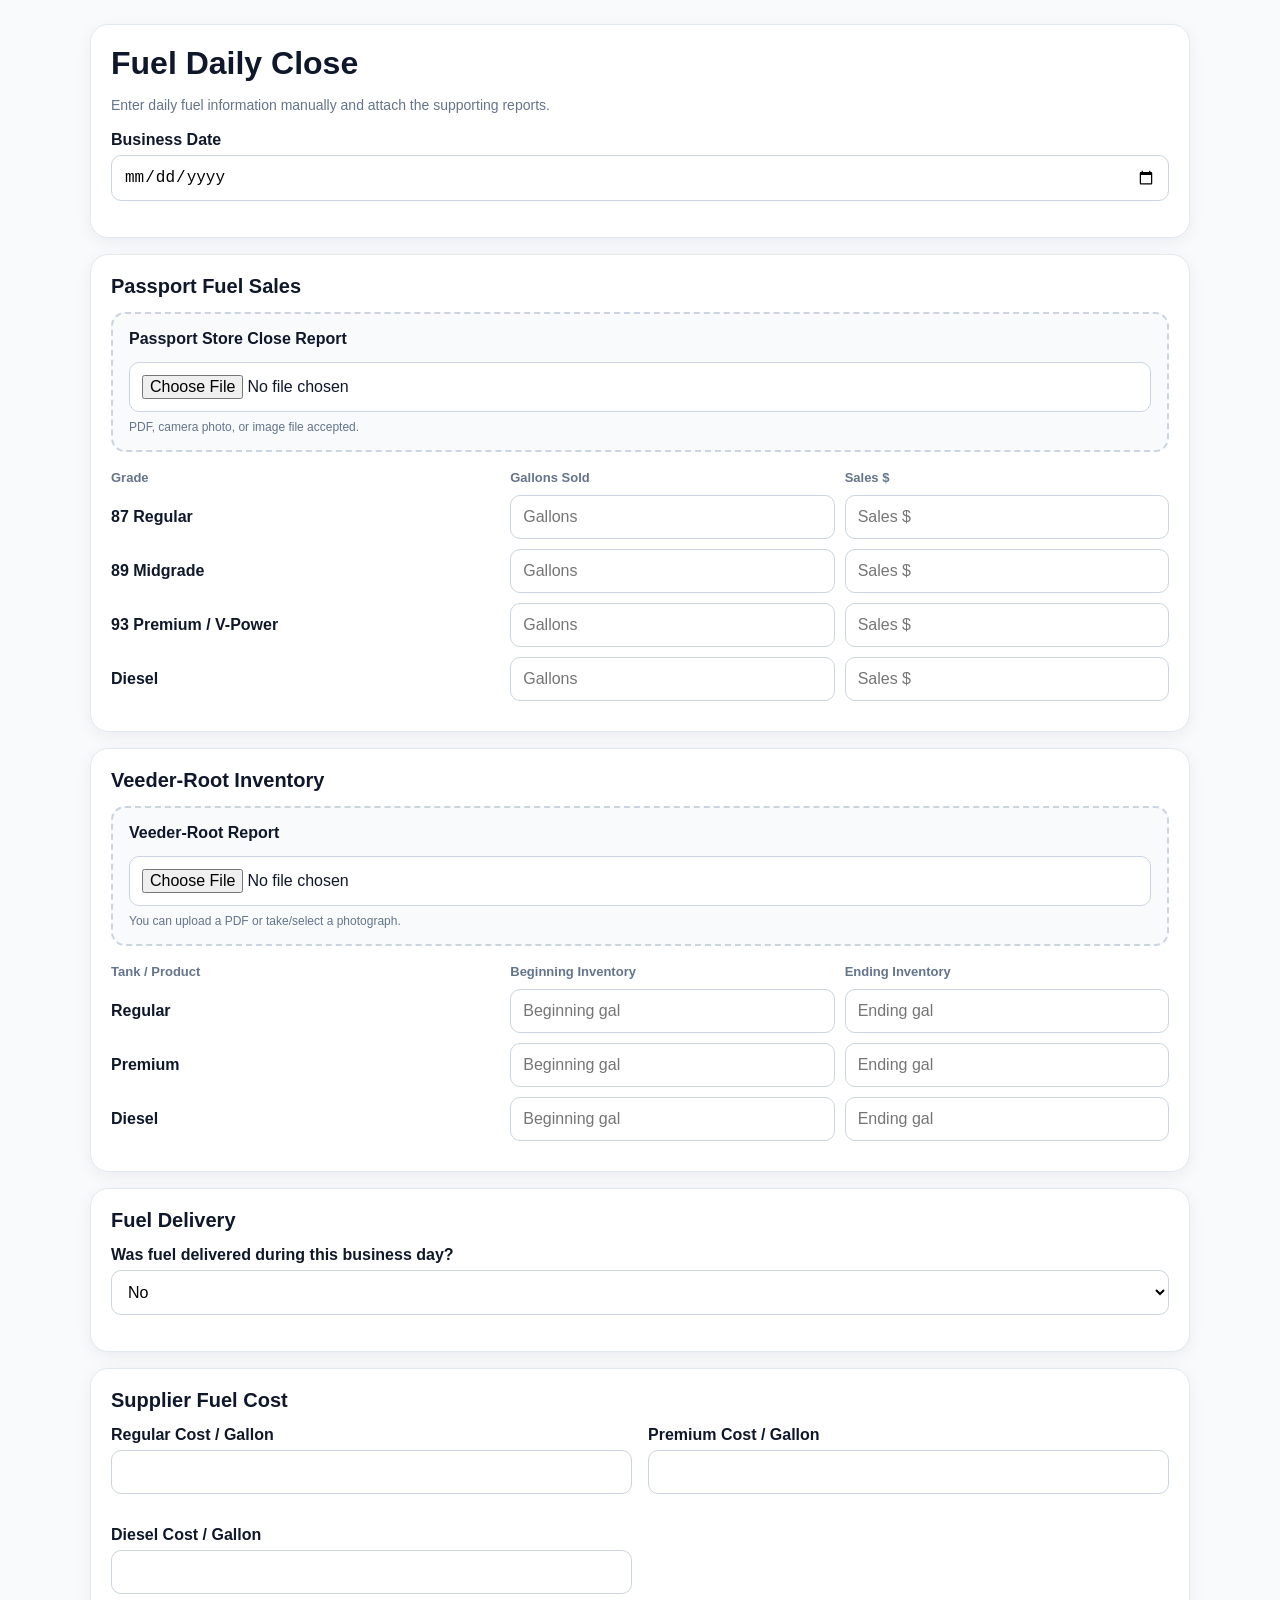
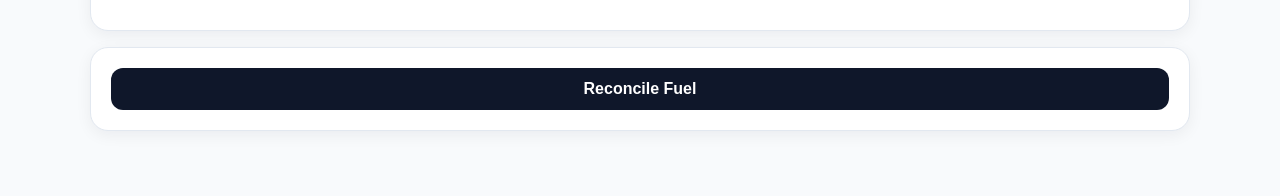
==== fuel-entry.html @ cb4b8be2 "Rename fuelentry.html to fuel-entry.html" ====
<!DOCTYPE html>
<html lang="en">
<head>
  <meta charset="UTF-8">

  <meta
    name="viewport"
    content="width=device-width, initial-scale=1.0"
  >

  <title>Fuel Daily Close</title>

  <link rel="stylesheet" href="styles.css">
  <script src="api.js"></script>

  <style>
    .section-title {
      font-size: 20px;
      margin-bottom: 14px;
    }

    .section-subtitle {
      margin-top: -6px;
      margin-bottom: 18px;
      color: #64748b;
      font-size: 14px;
    }

    .grade-grid {
      display: grid;
      grid-template-columns: 1.2fr 1fr 1fr;
      gap: 10px;
      align-items: center;
      margin-bottom: 10px;
    }

    .grade-grid.header {
      font-weight: 700;
      font-size: 13px;
      color: #64748b;
    }

    .upload-box {
      border: 2px dashed #cbd5e1;
      border-radius: 14px;
      padding: 16px;
      margin-bottom: 18px;
      background: #f8fafc;
    }

    .upload-box input[type="file"] {
      margin-top: 8px;
    }

    .upload-note {
      font-size: 12px;
      color: #64748b;
      margin-top: 8px;
    }

    .delivery-fields {
      display: none;
      margin-top: 16px;
    }

    .status-box {
      padding: 12px;
      border-radius: 12px;
      margin-top: 14px;
      display: none;
      font-weight: 600;
    }

    .status-success {
      display: block;
      background: #dcfce7;
      color: #166534;
    }

    .status-error {
      display: block;
      background: #fee2e2;
      color: #991b1b;
    }

    .status-info {
      display: block;
      background: #e0f2fe;
      color: #075985;
    }

    .result-table {
      width: 100%;
      border-collapse: collapse;
      margin-top: 14px;
    }

    .result-table th,
    .result-table td {
      padding: 10px;
      border-bottom: 1px solid #e2e8f0;
      text-align: right;
    }

    .result-table th:first-child,
    .result-table td:first-child {
      text-align: left;
    }

    .action-bar {
      display: flex;
      gap: 10px;
      flex-wrap: wrap;
    }

    .full-width-btn {
      width: 100%;
    }

    @media (max-width: 700px) {
      .grade-grid {
        grid-template-columns: 1fr;
        border-bottom: 1px solid #e2e8f0;
        padding-bottom: 14px;
      }

      .grade-grid.header {
        display: none;
      }
    }
  </style>
</head>

<body>

<div class="page">

  <!-- BUSINESS DATE -->
  <div class="card">
    <h1>Fuel Daily Close</h1>

    <p class="section-subtitle">
      Enter daily fuel information manually and attach the supporting reports.
    </p>

    <div class="form-group">
      <label for="businessDate">Business Date</label>
      <input type="date" id="businessDate">
    </div>
  </div>


  <!-- PASSPORT -->
  <div class="card">
    <h2 class="section-title">Passport Fuel Sales</h2>

    <div class="upload-box">
      <label for="passportFile">
        Passport Store Close Report
      </label>

      <input
        type="file"
        id="passportFile"
        accept=".pdf,image/*"
      >

      <div class="upload-note">
        PDF, camera photo, or image file accepted.
      </div>
    </div>

    <div class="grade-grid header">
      <div>Grade</div>
      <div>Gallons Sold</div>
      <div>Sales $</div>
    </div>

    <div class="grade-grid">
      <strong>87 Regular</strong>

      <input
        type="number"
        step="0.001"
        id="regularGallons"
        placeholder="Gallons"
      >

      <input
        type="number"
        step="0.01"
        id="regularSales"
        placeholder="Sales $"
      >
    </div>

    <div class="grade-grid">
      <strong>89 Midgrade</strong>

      <input
        type="number"
        step="0.001"
        id="midGallons"
        placeholder="Gallons"
      >

      <input
        type="number"
        step="0.01"
        id="midSales"
        placeholder="Sales $"
      >
    </div>

    <div class="grade-grid">
      <strong>93 Premium / V-Power</strong>

      <input
        type="number"
        step="0.001"
        id="premiumGallons"
        placeholder="Gallons"
      >

      <input
        type="number"
        step="0.01"
        id="premiumSales"
        placeholder="Sales $"
      >
    </div>

    <div class="grade-grid">
      <strong>Diesel</strong>

      <input
        type="number"
        step="0.001"
        id="dieselGallons"
        placeholder="Gallons"
      >

      <input
        type="number"
        step="0.01"
        id="dieselSales"
        placeholder="Sales $"
      >
    </div>
  </div>


  <!-- VEEDER ROOT -->
  <div class="card">
    <h2 class="section-title">Veeder-Root Inventory</h2>

    <div class="upload-box">
      <label for="veederFile">
        Veeder-Root Report
      </label>

      <input
        type="file"
        id="veederFile"
        accept=".pdf,image/*"
      >

      <div class="upload-note">
        You can upload a PDF or take/select a photograph.
      </div>
    </div>

    <div class="grade-grid header">
      <div>Tank / Product</div>
      <div>Beginning Inventory</div>
      <div>Ending Inventory</div>
    </div>

    <div class="grade-grid">
      <strong>Regular</strong>

      <input
        type="number"
        step="0.001"
        id="regularBegin"
        placeholder="Beginning gal"
      >

      <input
        type="number"
        step="0.001"
        id="regularEnd"
        placeholder="Ending gal"
      >
    </div>

    <div class="grade-grid">
      <strong>Premium</strong>

      <input
        type="number"
        step="0.001"
        id="premiumBegin"
        placeholder="Beginning gal"
      >

      <input
        type="number"
        step="0.001"
        id="premiumEnd"
        placeholder="Ending gal"
      >
    </div>

    <div class="grade-grid">
      <strong>Diesel</strong>

      <input
        type="number"
        step="0.001"
        id="dieselBegin"
        placeholder="Beginning gal"
      >

      <input
        type="number"
        step="0.001"
        id="dieselEnd"
        placeholder="Ending gal"
      >
    </div>
  </div>


  <!-- DELIVERY -->
  <div class="card">
    <h2 class="section-title">Fuel Delivery</h2>

    <div class="form-group">
      <label for="deliveryToday">
        Was fuel delivered during this business day?
      </label>

      <select
        id="deliveryToday"
        onchange="toggleDelivery()"
      >
        <option value="no">No</option>
        <option value="yes">Yes</option>
      </select>
    </div>

    <div
      id="deliveryFields"
      class="delivery-fields"
    >

      <div class="grid-2">

        <div class="form-group">
          <label for="deliveryProduct">Product</label>

          <select id="deliveryProduct">
            <option value="">Select product</option>
            <option value="87 Regular">87 Regular</option>
            <option value="93 Premium">93 Premium</option>
            <option value="Diesel">Diesel</option>
          </select>
        </div>

        <div class="form-group">
          <label for="deliveryGallons">
            Gallons Delivered
          </label>

          <input
            type="number"
            step="0.001"
            id="deliveryGallons"
          >
        </div>

        <div class="form-group">
          <label for="deliveryDate">
            Delivery Date
          </label>

          <input
            type="date"
            id="deliveryDate"
          >
        </div>

        <div class="form-group">
          <label for="deliveryTime">
            Delivery Time
          </label>

          <input
            type="time"
            id="deliveryTime"
          >
        </div>

        <div class="form-group">
          <label for="supplier">
            Supplier
          </label>

          <input
            type="text"
            id="supplier"
          >
        </div>

        <div class="form-group">
          <label for="bolNumber">
            BOL Number
          </label>

          <input
            type="text"
            id="bolNumber"
          >
        </div>

        <div class="form-group">
          <label for="deliveryCost">
            Delivery Cost / Gallon
          </label>

          <input
            type="number"
            step="0.0001"
            id="deliveryCost"
          >
        </div>

      </div>

      <div class="upload-box">
        <label for="bolFile">
          BOL / Delivery Document
        </label>

        <input
          type="file"
          id="bolFile"
          accept=".pdf,image/*"
        >

        <div class="upload-note">
          PDF or photograph accepted.
        </div>
      </div>

    </div>
  </div>


  <!-- SUPPLIER PRICING -->
  <div class="card">
    <h2 class="section-title">Supplier Fuel Cost</h2>

    <div class="grid-2">

      <div class="form-group">
        <label for="regularCost">
          Regular Cost / Gallon
        </label>

        <input
          type="number"
          step="0.0001"
          id="regularCost"
        >
      </div>

      <div class="form-group">
        <label for="premiumCost">
          Premium Cost / Gallon
        </label>

        <input
          type="number"
          step="0.0001"
          id="premiumCost"
        >
      </div>

      <div class="form-group">
        <label for="dieselCost">
          Diesel Cost / Gallon
        </label>

        <input
          type="number"
          step="0.0001"
          id="dieselCost"
        >
      </div>

    </div>
  </div>


  <!-- RECONCILE -->
  <div class="card">

    <div class="action-bar">
      <button
        class="primary-btn full-width-btn"
        onclick="reconcileFuel()"
      >
        Reconcile Fuel
      </button>
    </div>

    <div
      id="statusBox"
      class="status-box"
    ></div>

    <div id="results"></div>

  </div>

</div>


<script>

function toggleDelivery() {

  const value =
    document.getElementById("deliveryToday").value;

  document.getElementById("deliveryFields").style.display =
    value === "yes"
      ? "block"
      : "none";
}


function num(id) {

  return Number(
    document.getElementById(id).value || 0
  );
}


function reconcileFuel() {

  const businessDate =
    document.getElementById("businessDate").value;

  if (!businessDate) {

    showStatus(
      "Please select the business date.",
      "error"
    );

    return;
  }


  const payload = {

    action: "reconcilefuel",

    businessDate: businessDate,

    regularGallons:
      num("regularGallons"),

    regularSales:
      num("regularSales"),

    midGallons:
      num("midGallons"),

    midSales:
      num("midSales"),

    premiumGallons:
      num("premiumGallons"),

    premiumSales:
      num("premiumSales"),

    dieselGallons:
      num("dieselGallons"),

    dieselSales:
      num("dieselSales"),

    regularBegin:
      num("regularBegin"),

    regularEnd:
      num("regularEnd"),

    premiumBegin:
      num("premiumBegin"),

    premiumEnd:
      num("premiumEnd"),

    dieselBegin:
      num("dieselBegin"),

    dieselEnd:
      num("dieselEnd"),

    deliveryToday:
      document.getElementById(
        "deliveryToday"
      ).value,

    deliveryProduct:
      document.getElementById(
        "deliveryProduct"
      ).value,

    deliveryGallons:
      num("deliveryGallons"),

    deliveryDate:
      document.getElementById(
        "deliveryDate"
      ).value,

    deliveryTime:
      document.getElementById(
        "deliveryTime"
      ).value,

    supplier:
      document.getElementById(
        "supplier"
      ).value,

    bolNumber:
      document.getElementById(
        "bolNumber"
      ).value,

    deliveryCost:
      num("deliveryCost"),

    regularCost:
      num("regularCost"),

    premiumCost:
      num("premiumCost"),

    dieselCost:
      num("dieselCost")
  };


  showStatus(
    "Sending fuel data to backend...",
    "info"
  );


  apiCall(payload)

    .then(function(result) {

      if (!result || !result.success) {

        showStatus(
          result && result.message
            ? result.message
            : "Fuel reconciliation failed.",
          "error"
        );

        return;
      }


      showStatus(
        "Fuel reconciliation completed.",
        "success"
      );


      renderResults(result);

    })

    .catch(function(error) {

      console.error(error);

      showStatus(
        "Unable to connect to the backend.",
        "error"
      );

    });

}


function showStatus(message, type) {

  const box =
    document.getElementById("statusBox");

  box.className =
    "status-box status-" + type;

  box.textContent =
    message;
}


function renderResults(result) {

  if (!result.rows) {
    return;
  }


  let html = `

    <h2 style="margin-top:24px;">
      Reconciliation Results
    </h2>

    <table class="result-table">

      <thead>

        <tr>
          <th>Grade</th>
          <th>Tank Movement</th>
          <th>POS Gallons</th>
          <th>Variance</th>
          <th>Gross Profit</th>
        </tr>

      </thead>

      <tbody>

  `;


  result.rows.forEach(function(row) {

    html += `

      <tr>

        <td>
          ${row.grade}
        </td>

        <td>
          ${Number(
            row.tankMovement
          ).toFixed(2)}
        </td>

        <td>
          ${Number(
            row.posGallons
          ).toFixed(2)}
        </td>

        <td>
          ${Number(
            row.variance
          ).toFixed(2)}
        </td>

        <td>
          $${Number(
            row.grossProfit
          ).toFixed(2)}
        </td>

      </tr>

    `;

  });


  html += `

      </tbody>

    </table>

  `;


  document.getElementById(
    "results"
  ).innerHTML = html;

}

</script>

</body>
</html>
---- styles.css ----
* {
  box-sizing: border-box;
}

body {
  margin: 0;
  font-family: -apple-system, BlinkMacSystemFont, "Segoe UI", Roboto, Arial, sans-serif;
  background: #f8fafc;
  color: #0f172a;
}

.page {
  width: min(1100px, calc(100% - 32px));
  margin: 0 auto;
  padding: 24px 0 48px;
}

.card {
  background: #ffffff;
  border: 1px solid #e2e8f0;
  border-radius: 18px;
  padding: 20px;
  margin-bottom: 16px;
  box-shadow: 0 4px 16px rgba(15, 23, 42, 0.06);
}

h1,
h2,
h3 {
  margin-top: 0;
}

button {
  border: 0;
  border-radius: 12px;
  padding: 12px 18px;
  font-size: 16px;
  font-weight: 700;
  cursor: pointer;
}

.primary-btn {
  background: #0f172a;
  color: #ffffff;
}

.secondary-btn {
  background: #e2e8f0;
  color: #0f172a;
}

input,
select,
textarea {
  width: 100%;
  padding: 12px;
  border: 1px solid #cbd5e1;
  border-radius: 10px;
  font-size: 16px;
  background: #ffffff;
}

label {
  display: block;
  font-weight: 700;
  margin-bottom: 6px;
}

.form-group {
  margin-bottom: 16px;
}

.grid-2 {
  display: grid;
  grid-template-columns: repeat(2, 1fr);
  gap: 16px;
}

@media (max-width: 700px) {
  .grid-2 {
    grid-template-columns: 1fr;
  }

  .page {
    width: min(100% - 20px, 1100px);
  }
}
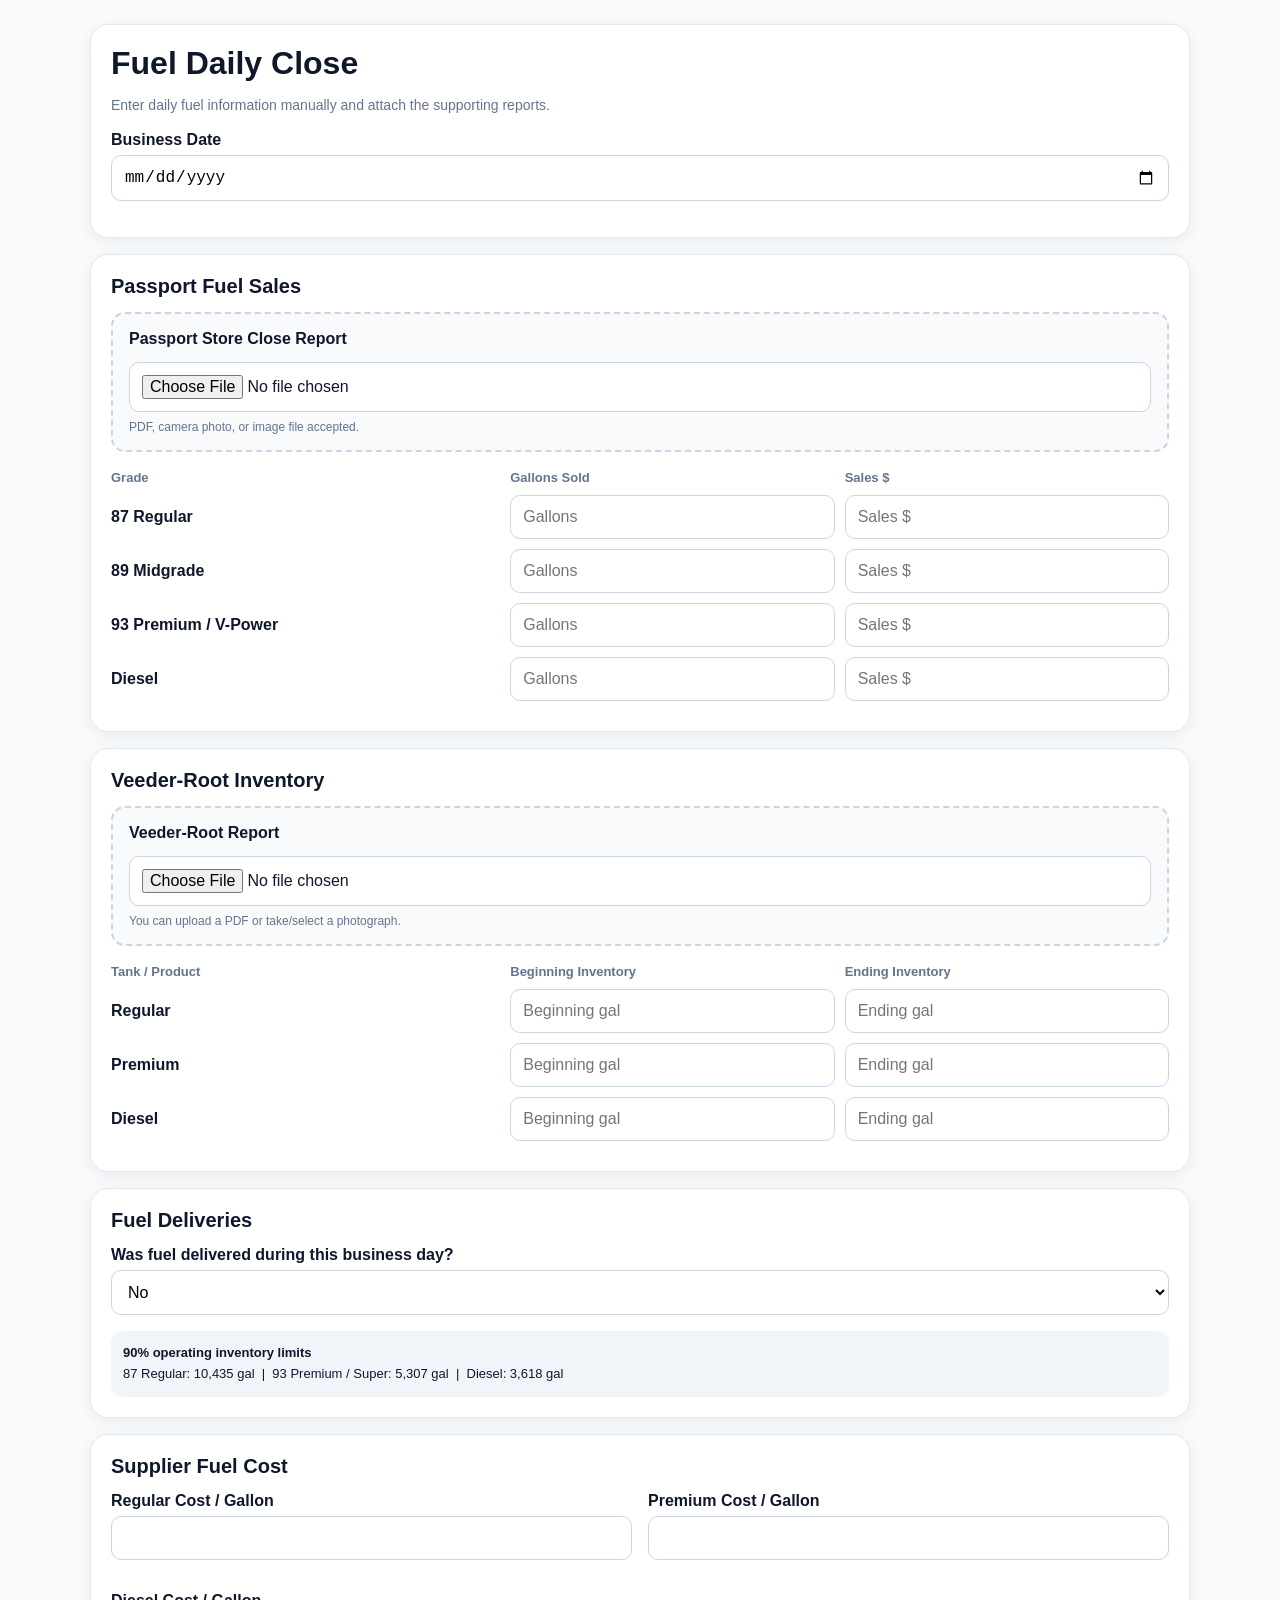
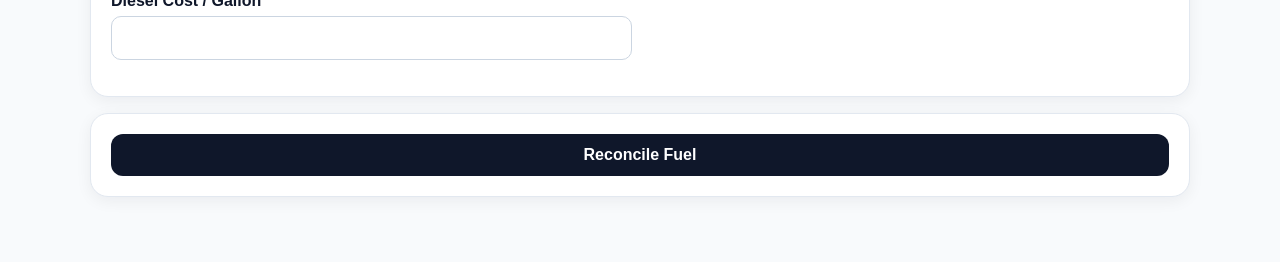
==== commit 7d211a8b: "Update fuel-entry.html" ====
--- a/fuel-entry.html
+++ b/fuel-entry.html
@@ -117,6 +117,72 @@
       width: 100%;
     }
 
+
+    .delivery-event {
+      border: 1px solid #cbd5e1;
+      border-radius: 14px;
+      padding: 16px;
+      margin-top: 14px;
+      background: #f8fafc;
+    }
+
+    .delivery-event-header {
+      display: flex;
+      justify-content: space-between;
+      align-items: center;
+      gap: 12px;
+      margin-bottom: 14px;
+    }
+
+    .delivery-event-title {
+      font-weight: 800;
+      font-size: 16px;
+    }
+
+    .delivery-product-grid {
+      display: grid;
+      grid-template-columns: 1.2fr 1fr;
+      gap: 10px;
+      align-items: center;
+      margin-top: 10px;
+    }
+
+    .delivery-product-grid input {
+      width: 100%;
+    }
+
+    .limit-note {
+      font-size: 12px;
+      color: #64748b;
+      margin-top: 5px;
+    }
+
+    .tank-limit-box {
+      margin-top: 12px;
+      padding: 12px;
+      border-radius: 12px;
+      background: #f1f5f9;
+      font-size: 13px;
+      line-height: 1.6;
+    }
+
+    .secondary-btn {
+      border: 1px solid #cbd5e1;
+      background: white;
+      border-radius: 10px;
+      padding: 10px 14px;
+      cursor: pointer;
+      font-weight: 700;
+    }
+
+    .remove-delivery-btn {
+      border: 0;
+      background: transparent;
+      color: #b91c1c;
+      cursor: pointer;
+      font-weight: 700;
+    }
+
     @media (max-width: 700px) {
       .grade-grid {
         grid-template-columns: 1fr;
@@ -283,6 +349,7 @@
         type="number"
         step="0.001"
         id="regularBegin"
+        max="10435"
         placeholder="Beginning gal"
       >
 
@@ -290,6 +357,7 @@
         type="number"
         step="0.001"
         id="regularEnd"
+        max="10435"
         placeholder="Ending gal"
       >
     </div>
@@ -301,6 +369,7 @@
         type="number"
         step="0.001"
         id="premiumBegin"
+        max="5307"
         placeholder="Beginning gal"
       >
 
@@ -308,6 +377,7 @@
         type="number"
         step="0.001"
         id="premiumEnd"
+        max="5307"
         placeholder="Ending gal"
       >
     </div>
@@ -319,6 +389,7 @@
         type="number"
         step="0.001"
         id="dieselBegin"
+        max="3618"
         placeholder="Beginning gal"
       >
 
@@ -326,6 +397,7 @@
         type="number"
         step="0.001"
         id="dieselEnd"
+        max="3618"
         placeholder="Ending gal"
       >
     </div>
@@ -334,126 +406,42 @@
 
   <!-- DELIVERY -->
   <div class="card">
-    <h2 class="section-title">Fuel Delivery</h2>
+    <h2 class="section-title">Fuel Deliveries</h2>
 
     <div class="form-group">
       <label for="deliveryToday">
         Was fuel delivered during this business day?
       </label>
 
-      <select
-        id="deliveryToday"
-        onchange="toggleDelivery()"
-      >
+      <select id="deliveryToday" onchange="toggleDelivery()">
         <option value="no">No</option>
         <option value="yes">Yes</option>
       </select>
     </div>
 
-    <div
-      id="deliveryFields"
-      class="delivery-fields"
-    >
-
-      <div class="grid-2">
-
-        <div class="form-group">
-          <label for="deliveryProduct">Product</label>
-
-          <select id="deliveryProduct">
-            <option value="">Select product</option>
-            <option value="87 Regular">87 Regular</option>
-            <option value="93 Premium">93 Premium</option>
-            <option value="Diesel">Diesel</option>
-          </select>
-        </div>
-
-        <div class="form-group">
-          <label for="deliveryGallons">
-            Gallons Delivered
-          </label>
-
-          <input
-            type="number"
-            step="0.001"
-            id="deliveryGallons"
-          >
-        </div>
-
-        <div class="form-group">
-          <label for="deliveryDate">
-            Delivery Date
-          </label>
-
-          <input
-            type="date"
-            id="deliveryDate"
-          >
-        </div>
-
-        <div class="form-group">
-          <label for="deliveryTime">
-            Delivery Time
-          </label>
-
-          <input
-            type="time"
-            id="deliveryTime"
-          >
-        </div>
-
-        <div class="form-group">
-          <label for="supplier">
-            Supplier
-          </label>
-
-          <input
-            type="text"
-            id="supplier"
-          >
-        </div>
-
-        <div class="form-group">
-          <label for="bolNumber">
-            BOL Number
-          </label>
-
-          <input
-            type="text"
-            id="bolNumber"
-          >
-        </div>
-
-        <div class="form-group">
-          <label for="deliveryCost">
-            Delivery Cost / Gallon
-          </label>
-
-          <input
-            type="number"
-            step="0.0001"
-            id="deliveryCost"
-          >
-        </div>
-
-      </div>
-
-      <div class="upload-box">
-        <label for="bolFile">
-          BOL / Delivery Document
-        </label>
-
-        <input
-          type="file"
-          id="bolFile"
-          accept=".pdf,image/*"
-        >
-
-        <div class="upload-note">
-          PDF or photograph accepted.
-        </div>
-      </div>
-
+    <div class="tank-limit-box">
+      <strong>90% operating inventory limits</strong><br>
+      87 Regular: 10,435 gal &nbsp;|&nbsp;
+      93 Premium / Super: 5,307 gal &nbsp;|&nbsp;
+      Diesel: 3,618 gal
+    </div>
+
+    <div id="deliveryFields" class="delivery-fields">
+      <div id="deliveryList"></div>
+
+      <button
+        type="button"
+        class="secondary-btn"
+        onclick="addDeliveryEvent()"
+        style="margin-top:14px;"
+      >
+        + Add Another Delivery
+      </button>
+
+      <div class="upload-note" style="margin-top:12px;">
+        Each delivery event can include Regular, Premium/Super, Diesel, or any combination.
+        Add as many separate truck/BOL deliveries as needed for the business day.
+      </div>
     </div>
   </div>
 
@@ -530,214 +518,361 @@
 
 <script>
 
+const TANK_LIMITS = {
+  regular: 10435,
+  premium: 5307,
+  diesel: 3618
+};
+
+let deliveryCounter = 0;
+
+
 function toggleDelivery() {
-
-  const value =
+  const value = document.getElementById("deliveryToday").value;
+  const fields = document.getElementById("deliveryFields");
+
+  fields.style.display = value === "yes" ? "block" : "none";
+
+  if (value === "yes" && document.querySelectorAll(".delivery-event").length === 0) {
+    addDeliveryEvent();
+  }
+}
+
+
+function addDeliveryEvent() {
+  deliveryCounter += 1;
+
+  const container = document.getElementById("deliveryList");
+  const wrapper = document.createElement("div");
+
+  wrapper.className = "delivery-event";
+  wrapper.dataset.deliveryId = String(deliveryCounter);
+
+  wrapper.innerHTML = `
+    <div class="delivery-event-header">
+      <div class="delivery-event-title">
+        Delivery #${deliveryCounter}
+      </div>
+
+      <button
+        type="button"
+        class="remove-delivery-btn"
+        onclick="removeDeliveryEvent(this)"
+      >
+        Remove
+      </button>
+    </div>
+
+    <div class="grid-2">
+      <div class="form-group">
+        <label>Delivery Date</label>
+        <input type="date" class="delivery-date">
+      </div>
+
+      <div class="form-group">
+        <label>Delivery Time</label>
+        <input type="time" class="delivery-time">
+      </div>
+
+      <div class="form-group">
+        <label>Supplier</label>
+        <input type="text" class="delivery-supplier">
+      </div>
+
+      <div class="form-group">
+        <label>BOL Number</label>
+        <input type="text" class="delivery-bol">
+      </div>
+    </div>
+
+    <div class="delivery-product-grid">
+      <strong>87 Regular</strong>
+      <div>
+        <input
+          type="number"
+          min="0"
+          max="${TANK_LIMITS.regular}"
+          step="0.001"
+          class="delivery-regular"
+          placeholder="Gallons delivered"
+        >
+        <div class="limit-note">Single delivery maximum: 10,435 gal</div>
+      </div>
+    </div>
+
+    <div class="delivery-product-grid">
+      <strong>93 Premium / Super</strong>
+      <div>
+        <input
+          type="number"
+          min="0"
+          max="${TANK_LIMITS.premium}"
+          step="0.001"
+          class="delivery-premium"
+          placeholder="Gallons delivered"
+        >
+        <div class="limit-note">Single delivery maximum: 5,307 gal</div>
+      </div>
+    </div>
+
+    <div class="delivery-product-grid">
+      <strong>Diesel</strong>
+      <div>
+        <input
+          type="number"
+          min="0"
+          max="${TANK_LIMITS.diesel}"
+          step="0.001"
+          class="delivery-diesel"
+          placeholder="Gallons delivered"
+        >
+        <div class="limit-note">Single delivery maximum: 3,618 gal</div>
+      </div>
+    </div>
+
+    <div class="upload-box" style="margin-top:16px; margin-bottom:0;">
+      <label>BOL / Delivery Document</label>
+      <input type="file" class="delivery-bol-file" accept=".pdf,image/*">
+      <div class="upload-note">
+        File selection is recorded in the browser for now. Drive upload will be connected later.
+      </div>
+    </div>
+  `;
+
+  container.appendChild(wrapper);
+}
+
+
+function removeDeliveryEvent(button) {
+  const eventBox = button.closest(".delivery-event");
+  if (eventBox) eventBox.remove();
+
+  renumberDeliveryEvents();
+}
+
+
+function renumberDeliveryEvents() {
+  document.querySelectorAll(".delivery-event").forEach(function(box, index) {
+    const title = box.querySelector(".delivery-event-title");
+    if (title) title.textContent = "Delivery #" + (index + 1);
+  });
+}
+
+
+function num(id) {
+  return Number(document.getElementById(id).value || 0);
+}
+
+
+function valueFrom(box, selector) {
+  const element = box.querySelector(selector);
+  return element ? element.value : "";
+}
+
+
+function numberFrom(box, selector) {
+  const raw = valueFrom(box, selector);
+  return raw === "" ? 0 : Number(raw);
+}
+
+
+function collectDeliveries() {
+  if (document.getElementById("deliveryToday").value !== "yes") {
+    return [];
+  }
+
+  const deliveries = [];
+
+  document.querySelectorAll(".delivery-event").forEach(function(box) {
+    const regularGallons = numberFrom(box, ".delivery-regular");
+    const premiumGallons = numberFrom(box, ".delivery-premium");
+    const dieselGallons = numberFrom(box, ".delivery-diesel");
+
+    const hasFuel =
+      regularGallons > 0 ||
+      premiumGallons > 0 ||
+      dieselGallons > 0;
+
+    if (!hasFuel) return;
+
+    deliveries.push({
+      deliveryDate: valueFrom(box, ".delivery-date"),
+      deliveryTime: valueFrom(box, ".delivery-time"),
+      supplier: valueFrom(box, ".delivery-supplier"),
+      bolNumber: valueFrom(box, ".delivery-bol"),
+      regularGallons: regularGallons,
+      premiumGallons: premiumGallons,
+      dieselGallons: dieselGallons
+    });
+  });
+
+  return deliveries;
+}
+
+
+function validateClientTankLimits(deliveries) {
+  const checks = [
+    ["regularBegin", TANK_LIMITS.regular, "Regular beginning inventory"],
+    ["regularEnd", TANK_LIMITS.regular, "Regular ending inventory"],
+    ["premiumBegin", TANK_LIMITS.premium, "Premium beginning inventory"],
+    ["premiumEnd", TANK_LIMITS.premium, "Premium ending inventory"],
+    ["dieselBegin", TANK_LIMITS.diesel, "Diesel beginning inventory"],
+    ["dieselEnd", TANK_LIMITS.diesel, "Diesel ending inventory"]
+  ];
+
+  for (const check of checks) {
+    const value = num(check[0]);
+
+    if (value > check[1]) {
+      return check[2] + " exceeds the 90% operating limit of " +
+        check[1].toLocaleString() + " gallons.";
+    }
+  }
+
+  for (let i = 0; i < deliveries.length; i++) {
+    const d = deliveries[i];
+
+    if (d.regularGallons > TANK_LIMITS.regular) {
+      return "Delivery #" + (i + 1) +
+        " Regular gallons exceed 10,435 gallons.";
+    }
+
+    if (d.premiumGallons > TANK_LIMITS.premium) {
+      return "Delivery #" + (i + 1) +
+        " Premium gallons exceed 5,307 gallons.";
+    }
+
+    if (d.dieselGallons > TANK_LIMITS.diesel) {
+      return "Delivery #" + (i + 1) +
+        " Diesel gallons exceed 3,618 gallons.";
+    }
+
+    if (!d.deliveryDate) {
+      return "Delivery #" + (i + 1) + " needs a delivery date.";
+    }
+
+    if (!d.bolNumber) {
+      return "Delivery #" + (i + 1) + " needs a BOL number.";
+    }
+  }
+
+  return "";
+}
+
+
+function reconcileFuel() {
+  const businessDate = document.getElementById("businessDate").value;
+
+  if (!businessDate) {
+    showStatus("Please select the business date.", "error");
+    return;
+  }
+
+  const deliveryToday =
     document.getElementById("deliveryToday").value;
 
-  document.getElementById("deliveryFields").style.display =
-    value === "yes"
-      ? "block"
-      : "none";
-}
-
-
-function num(id) {
-
-  return Number(
-    document.getElementById(id).value || 0
-  );
-}
-
-
-function reconcileFuel() {
-
-  const businessDate =
-    document.getElementById("businessDate").value;
-
-  if (!businessDate) {
-
+  const deliveries = collectDeliveries();
+
+  if (deliveryToday === "yes" && deliveries.length === 0) {
     showStatus(
-      "Please select the business date.",
+      "Delivery is marked Yes. Enter gallons for at least one product.",
       "error"
     );
-
     return;
   }
 
+  const tankLimitError = validateClientTankLimits(deliveries);
+
+  if (tankLimitError) {
+    showStatus(tankLimitError, "error");
+    return;
+  }
 
   const payload = {
-
     action: "reconcilefuel",
-
     businessDate: businessDate,
 
-    regularGallons:
-      num("regularGallons"),
-
-    regularSales:
-      num("regularSales"),
-
-    midGallons:
-      num("midGallons"),
-
-    midSales:
-      num("midSales"),
-
-    premiumGallons:
-      num("premiumGallons"),
-
-    premiumSales:
-      num("premiumSales"),
-
-    dieselGallons:
-      num("dieselGallons"),
-
-    dieselSales:
-      num("dieselSales"),
-
-    regularBegin:
-      num("regularBegin"),
-
-    regularEnd:
-      num("regularEnd"),
-
-    premiumBegin:
-      num("premiumBegin"),
-
-    premiumEnd:
-      num("premiumEnd"),
-
-    dieselBegin:
-      num("dieselBegin"),
-
-    dieselEnd:
-      num("dieselEnd"),
-
-    deliveryToday:
-      document.getElementById(
-        "deliveryToday"
-      ).value,
-
-    deliveryProduct:
-      document.getElementById(
-        "deliveryProduct"
-      ).value,
-
-    deliveryGallons:
-      num("deliveryGallons"),
-
-    deliveryDate:
-      document.getElementById(
-        "deliveryDate"
-      ).value,
-
-    deliveryTime:
-      document.getElementById(
-        "deliveryTime"
-      ).value,
-
-    supplier:
-      document.getElementById(
-        "supplier"
-      ).value,
-
-    bolNumber:
-      document.getElementById(
-        "bolNumber"
-      ).value,
-
-    deliveryCost:
-      num("deliveryCost"),
-
-    regularCost:
-      num("regularCost"),
-
-    premiumCost:
-      num("premiumCost"),
-
-    dieselCost:
-      num("dieselCost")
+    regularGallons: num("regularGallons"),
+    regularSales: num("regularSales"),
+
+    midGallons: num("midGallons"),
+    midSales: num("midSales"),
+
+    premiumGallons: num("premiumGallons"),
+    premiumSales: num("premiumSales"),
+
+    dieselGallons: num("dieselGallons"),
+    dieselSales: num("dieselSales"),
+
+    regularBegin: num("regularBegin"),
+    regularEnd: num("regularEnd"),
+
+    premiumBegin: num("premiumBegin"),
+    premiumEnd: num("premiumEnd"),
+
+    dieselBegin: num("dieselBegin"),
+    dieselEnd: num("dieselEnd"),
+
+    deliveryToday: deliveryToday,
+
+    // JSON string is safe for the current JSONP apiCall / URLSearchParams layer.
+    deliveries: JSON.stringify(deliveries),
+
+    regularCost: num("regularCost"),
+    premiumCost: num("premiumCost"),
+    dieselCost: num("dieselCost")
   };
 
-
-  showStatus(
-    "Sending fuel data to backend...",
-    "info"
-  );
-
+  showStatus("Sending fuel data to backend...", "info");
 
   apiCall(payload)
-
     .then(function(result) {
-
       if (!result || !result.success) {
-
         showStatus(
           result && result.message
             ? result.message
             : "Fuel reconciliation failed.",
           "error"
         );
-
         return;
       }
 
+      const savedMessage =
+        result.savedToFuelDaily
+          ? " Fuel Daily was saved."
+          : "";
 
       showStatus(
-        "Fuel reconciliation completed.",
+        "Fuel reconciliation completed." + savedMessage,
         "success"
       );
 
-
       renderResults(result);
-
     })
-
     .catch(function(error) {
-
       console.error(error);
-
-      showStatus(
-        "Unable to connect to the backend.",
-        "error"
-      );
-
+      showStatus("Unable to connect to the backend.", "error");
     });
-
 }
 
 
 function showStatus(message, type) {
-
-  const box =
-    document.getElementById("statusBox");
-
-  box.className =
-    "status-box status-" + type;
-
-  box.textContent =
-    message;
+  const box = document.getElementById("statusBox");
+  box.className = "status-box status-" + type;
+  box.textContent = message;
 }
 
 
 function renderResults(result) {
-
-  if (!result.rows) {
-    return;
-  }
-
+  if (!result.rows) return;
 
   let html = `
-
     <h2 style="margin-top:24px;">
       Reconciliation Results
     </h2>
 
     <table class="result-table">
-
       <thead>
-
         <tr>
           <th>Grade</th>
           <th>Tank Movement</th>
@@ -745,68 +880,28 @@
           <th>Variance</th>
           <th>Gross Profit</th>
         </tr>
-
       </thead>
-
       <tbody>
-
   `;
 
-
   result.rows.forEach(function(row) {
-
     html += `
-
       <tr>
-
-        <td>
-          ${row.grade}
-        </td>
-
-        <td>
-          ${Number(
-            row.tankMovement
-          ).toFixed(2)}
-        </td>
-
-        <td>
-          ${Number(
-            row.posGallons
-          ).toFixed(2)}
-        </td>
-
-        <td>
-          ${Number(
-            row.variance
-          ).toFixed(2)}
-        </td>
-
-        <td>
-          $${Number(
-            row.grossProfit
-          ).toFixed(2)}
-        </td>
-
+        <td>${row.grade}</td>
+        <td>${Number(row.tankMovement).toFixed(2)}</td>
+        <td>${Number(row.posGallons).toFixed(2)}</td>
+        <td>${Number(row.variance).toFixed(2)}</td>
+        <td>$${Number(row.grossProfit).toFixed(2)}</td>
       </tr>
-
     `;
-
   });
 
-
   html += `
-
       </tbody>
-
     </table>
-
   `;
 
-
-  document.getElementById(
-    "results"
-  ).innerHTML = html;
-
+  document.getElementById("results").innerHTML = html;
 }
 
 </script>
